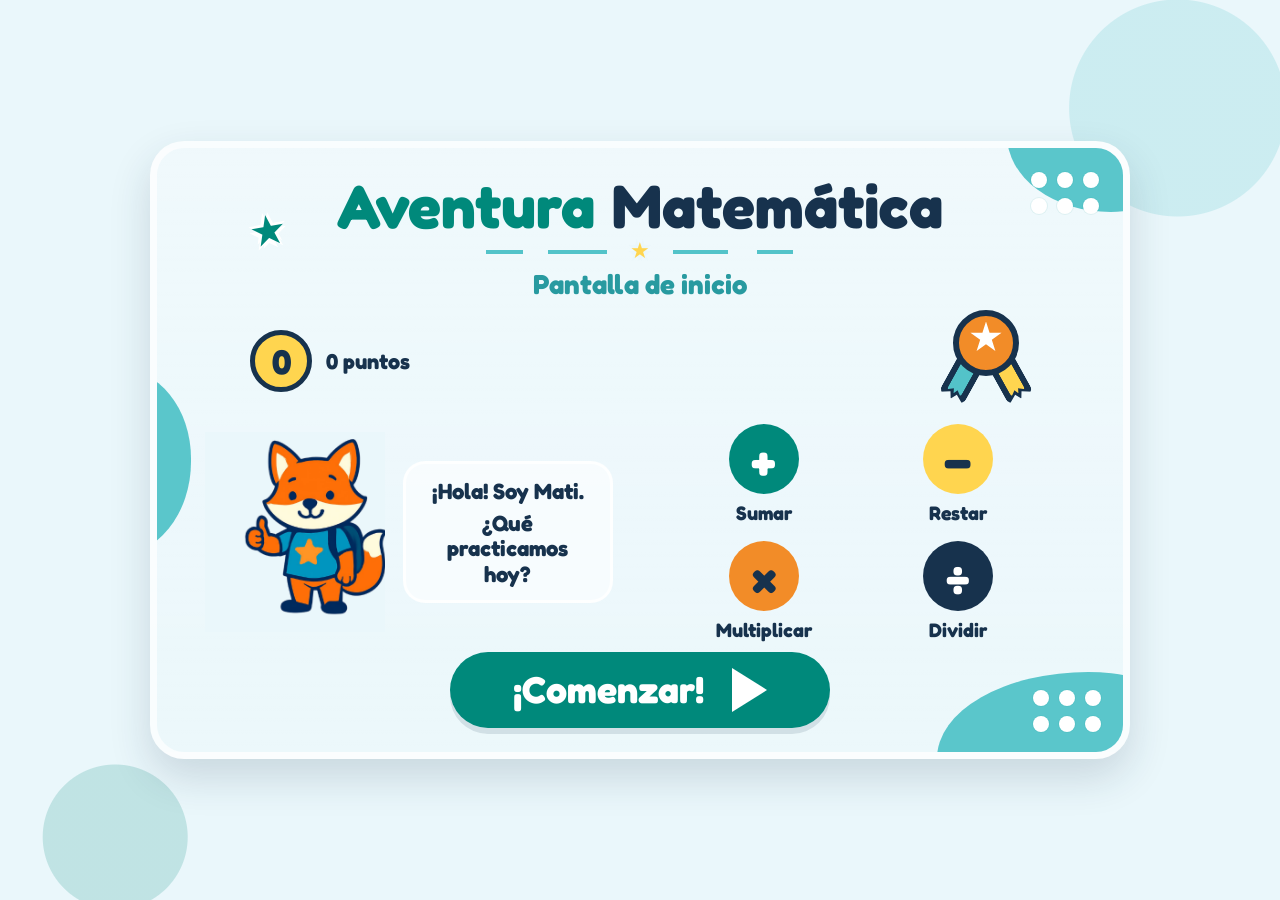
==== index.html @ ea67f575 "Crear pantalla de inicio responsive" ====
<!doctype html>
<html lang="es">
  <head>
    <meta charset="UTF-8" />
    <meta name="viewport" content="width=device-width, initial-scale=1.0" />

    <title>Aventura Matemática</title>

    <link rel="preconnect" href="https://fonts.googleapis.com" />
    <link rel="preconnect" href="https://fonts.gstatic.com" crossorigin />
    <link
      href="https://fonts.googleapis.com/css2?family=Fredoka:wght@600;700&family=Nunito:wght@400;700;800&display=swap"
      rel="stylesheet"
    />
    <link rel="icon" href="data:," />
    <link rel="stylesheet" href="css/styles.css" />
  </head>

  <body>
    <main class="home-shell" aria-labelledby="main-title">
      <section class="home-card" aria-label="Pantalla de inicio">
        <div class="corner-shape corner-shape-top" aria-hidden="true"></div>
        <div class="corner-shape corner-shape-left" aria-hidden="true"></div>
        <div class="corner-shape corner-shape-bottom" aria-hidden="true"></div>
        <div class="dot-cluster dot-cluster-top" aria-hidden="true">
          <span></span><span></span><span></span><span></span><span></span><span></span>
        </div>
        <div class="dot-cluster dot-cluster-bottom" aria-hidden="true">
          <span></span><span></span><span></span><span></span><span></span><span></span>
        </div>

        <header class="hero">
          <span class="star star-main" aria-hidden="true">★</span>
          <h1 id="main-title" class="brand-title">
            <span>Aventura</span>
            <span>Matemática</span>
          </h1>
          <div class="dashed-path" aria-hidden="true">
            <span>★</span>
          </div>
          <p class="screen-label">Pantalla de inicio</p>
        </header>

        <section class="status-row" aria-label="Puntos y recompensa">
          <div class="score-card">
            <span class="score-coin" aria-hidden="true">0</span>
            <p><span id="score-value">0</span> puntos</p>
          </div>

          <div class="reward-badge" aria-label="Insignia de recompensa">
            <span class="badge-ribbon badge-ribbon-left" aria-hidden="true"></span>
            <span class="badge-ribbon badge-ribbon-right" aria-hidden="true"></span>
            <span class="badge-medal" aria-hidden="true">★</span>
          </div>
        </section>

        <section class="mati-zone" aria-label="Saludo de Mati">
          <div class="mati-frame">
            <img
              class="mati-image"
              src="assets/images/mati.png"
              alt="Mati, el explorador matemático"
            />
          </div>
          <div class="speech-bubble">
            <p>¡Hola! Soy Mati.</p>
            <p>¿Qué practicamos hoy?</p>
          </div>
        </section>

        <section class="operations-preview" aria-label="Operaciones matemáticas">
          <ul class="operations-list">
            <li class="operation-item operation-add">
              <span class="operation-symbol" aria-hidden="true">+</span>
              <span>Sumar</span>
            </li>
            <li class="operation-item operation-subtract">
              <span class="operation-symbol" aria-hidden="true">−</span>
              <span>Restar</span>
            </li>
            <li class="operation-item operation-multiply">
              <span class="operation-symbol" aria-hidden="true">×</span>
              <span>Multiplicar</span>
            </li>
            <li class="operation-item operation-divide">
              <span class="operation-symbol" aria-hidden="true">÷</span>
              <span>Dividir</span>
            </li>
          </ul>
        </section>

        <a class="start-button" href="pages/menu.html">
          <span>¡Comenzar!</span>
          <span class="play-icon" aria-hidden="true"></span>
        </a>
      </section>
    </main>
  </body>
</html>
---- css/styles.css ----
:root {
  --turquoise: #00897b;
  --light-blue: #eaf7fb;
  --yellow: #ffd54f;
  --orange: #f28c28;
  --dark-blue: #17324d;
  --white: #ffffff;
  --turquoise-soft: #53c3c9;
  --shadow: 0 18px 42px rgb(23 50 77 / 16%);
}

*,
*::before,
*::after {
  box-sizing: border-box;
}

html {
  min-width: 0;
  overflow-x: hidden;
}

body {
  min-width: 0;
  min-height: 100vh;
  margin: 0;
  overflow-x: hidden;
  color: var(--dark-blue);
  font-family: "Nunito", "Trebuchet MS", Arial, sans-serif;
  background:
    radial-gradient(circle at 9% 93%, rgb(0 137 123 / 18%) 0 72px, transparent 73px),
    radial-gradient(circle at 92% 12%, rgb(83 195 201 / 20%) 0 108px, transparent 109px),
    var(--light-blue);
}

img {
  display: block;
  max-width: 100%;
}

a {
  color: inherit;
}

.home-shell {
  width: 100%;
  min-height: 100vh;
  display: grid;
  place-items: center;
  padding: 24px;
}

.home-card {
  position: relative;
  width: min(100%, 520px);
  min-height: min(100%, 720px);
  padding: 36px clamp(18px, 5vw, 42px) 32px;
  overflow: hidden;
  isolation: isolate;
  text-align: center;
  background:
    linear-gradient(180deg, rgb(255 255 255 / 28%), rgb(255 255 255 / 8%)),
    var(--light-blue);
  border: 7px solid rgb(255 255 255 / 72%);
  border-radius: 34px;
  box-shadow: var(--shadow);
}

.home-card > *:not(.corner-shape, .dot-cluster) {
  position: relative;
  z-index: 1;
}

.corner-shape {
  position: absolute;
  z-index: 0;
  background: var(--turquoise-soft);
  opacity: 0.95;
  pointer-events: none;
}

.corner-shape-top {
  width: 192px;
  height: 142px;
  top: -78px;
  right: -76px;
  border-radius: 45% 0 46% 54%;
}

.corner-shape-left {
  width: 152px;
  height: 188px;
  top: 220px;
  left: -118px;
  border-radius: 52% 48% 50% 45%;
}

.corner-shape-bottom {
  width: 270px;
  height: 154px;
  right: -84px;
  bottom: -74px;
  border-radius: 56% 44% 0 0;
}

.dot-cluster {
  position: absolute;
  display: grid;
  grid-template-columns: repeat(3, 16px);
  gap: 10px;
  z-index: 0;
  pointer-events: none;
}

.dot-cluster span {
  width: 16px;
  height: 16px;
  background: var(--white);
  border-radius: 999px;
  box-shadow: 0 0 0 1px rgb(0 137 123 / 8%);
}

.dot-cluster-top {
  top: 24px;
  right: 24px;
}

.dot-cluster-bottom {
  right: 22px;
  bottom: 20px;
}

.hero {
  display: grid;
  justify-items: center;
}

.star {
  color: var(--yellow);
  font-family: "Fredoka", "Trebuchet MS", Arial, sans-serif;
  text-shadow:
    -3px -3px 0 var(--white),
    3px -3px 0 var(--white),
    -3px 3px 0 var(--white),
    3px 3px 0 var(--white);
}

.star-main {
  position: absolute;
  top: 28px;
  left: 28px;
  color: var(--turquoise);
  font-size: clamp(2rem, 9vw, 3.7rem);
  transform: rotate(-10deg);
  animation: float-star 3.8s ease-in-out infinite;
}

.brand-title {
  display: grid;
  gap: 4px;
  margin: 40px 0 0;
  color: var(--dark-blue);
  font-family: "Fredoka", "Trebuchet MS", Arial, sans-serif;
  font-size: clamp(2.85rem, 10vw, 4rem);
  font-weight: 700;
  line-height: 0.85;
  letter-spacing: 0;
}

.brand-title span:first-child {
  color: var(--turquoise);
}

.dashed-path {
  width: min(76%, 350px);
  height: 34px;
  display: grid;
  place-items: center;
  margin: 18px auto 4px;
  color: var(--yellow);
  font-size: 1.95rem;
  background-image: linear-gradient(
    90deg,
    transparent 0 8%,
    var(--turquoise-soft) 8% 18%,
    transparent 18% 25%,
    var(--turquoise-soft) 25% 41%,
    transparent 41% 59%,
    var(--turquoise-soft) 59% 74%,
    transparent 74% 82%,
    var(--turquoise-soft) 82% 92%,
    transparent 92%
  );
  background-position: center;
  background-repeat: no-repeat;
  background-size: 100% 4px;
  border-radius: 999px;
}

.dashed-path span {
  line-height: 1;
  text-shadow:
    -3px -3px 0 var(--light-blue),
    3px -3px 0 var(--light-blue),
    -3px 3px 0 var(--light-blue),
    3px 3px 0 var(--light-blue);
}

.screen-label {
  margin: 0;
  color: #289aa0;
  font-family: "Fredoka", "Trebuchet MS", Arial, sans-serif;
  font-size: clamp(1.7rem, 7vw, 2.35rem);
  font-weight: 700;
}

.status-row {
  display: flex;
  align-items: center;
  justify-content: space-between;
  gap: 18px;
  margin: 22px auto 24px;
}

.score-card {
  display: inline-flex;
  align-items: center;
  gap: 14px;
  min-width: 0;
}

.score-coin {
  width: clamp(62px, 17vw, 76px);
  aspect-ratio: 1;
  display: grid;
  place-items: center;
  flex: 0 0 auto;
  color: var(--dark-blue);
  font-family: "Fredoka", "Trebuchet MS", Arial, sans-serif;
  font-size: clamp(2.1rem, 8vw, 3rem);
  font-weight: 700;
  background: var(--yellow);
  border: 5px solid var(--dark-blue);
  border-radius: 50%;
}

.score-card p {
  margin: 0;
  font-family: "Fredoka", "Trebuchet MS", Arial, sans-serif;
  font-size: clamp(1.35rem, 5vw, 1.7rem);
  font-weight: 700;
}

.reward-badge {
  position: relative;
  width: clamp(86px, 20vw, 106px);
  height: clamp(96px, 23vw, 124px);
  flex: 0 0 auto;
}

.badge-medal {
  position: absolute;
  top: 0;
  left: 50%;
  width: 74%;
  height: auto;
  aspect-ratio: 1 / 1;
  display: grid;
  place-items: center;
  color: transparent;
  font-size: 0;
  background: var(--orange);
  border: 6px solid var(--dark-blue);
  border-radius: 50%;
  transform: translateX(-50%);
  z-index: 3;
}

.badge-medal::before {
  content: "";
  width: 60%;
  aspect-ratio: 1;
  background: var(--white);
  clip-path: polygon(
    50% 0,
    61% 35%,
    98% 35%,
    68% 56%,
    79% 91%,
    50% 70%,
    21% 91%,
    32% 56%,
    2% 35%,
    39% 35%
  );
}

.badge-ribbon {
  position: absolute;
  top: 50%;
  width: 31%;
  height: 47%;
  background: var(--dark-blue);
  border: 0;
  border-radius: 7px;
  clip-path: polygon(0 0, 100% 0, 100% 100%, 63% 86%, 50% 100%, 37% 86%, 0 100%);
  z-index: 1;
}

.badge-ribbon::after {
  content: "";
  position: absolute;
  inset: 6px;
  border-radius: 4px;
  clip-path: inherit;
}

.badge-ribbon-left {
  left: 17%;
  transform: rotate(29deg);
  transform-origin: top center;
}

.badge-ribbon-left::after {
  background: var(--turquoise-soft);
}

.badge-ribbon-right {
  right: 17%;
  transform: rotate(-29deg);
  transform-origin: top center;
}

.badge-ribbon-right::after {
  background: var(--yellow);
}

.mati-zone {
  display: grid;
  grid-template-columns: minmax(150px, 43%) 1fr;
  align-items: center;
  gap: clamp(12px, 4vw, 24px);
  margin: 2px auto 26px;
}

.mati-frame {
  width: min(100%, 190px);
  height: 210px;
  justify-self: end;
  position: relative;
  overflow: hidden;
}

.mati-image {
  position: absolute;
  top: 50%;
  left: 50%;
  width: 760px;
  max-width: none;
  object-fit: contain;
  filter: drop-shadow(0 9px 0 rgb(23 50 77 / 4%));
  transform: translate(-50%, -50%);
  animation: mati-arrives 520ms ease-out both;
}

.speech-bubble {
  justify-self: start;
  width: 100%;
  min-width: 0;
  max-width: 250px;
  padding: 16px 18px;
  text-align: center;
  background: rgb(255 255 255 / 58%);
  border: 3px solid rgb(255 255 255 / 80%);
  border-radius: 26px;
}

.speech-bubble p {
  margin: 0;
  font-family: "Fredoka", "Trebuchet MS", Arial, sans-serif;
  font-size: clamp(1.35rem, 5.4vw, 1.9rem);
  font-weight: 700;
  line-height: 1.15;
  overflow-wrap: anywhere;
}

.speech-bubble p + p {
  margin-top: 6px;
}

.operations-preview {
  margin-top: 2px;
}

.operations-list {
  width: min(100%, 330px);
  display: grid;
  grid-template-columns: repeat(2, minmax(112px, 1fr));
  gap: 22px clamp(24px, 9vw, 54px);
  margin: 0 auto;
  padding: 0;
  list-style: none;
}

.operation-item {
  display: grid;
  justify-items: center;
  gap: 10px;
  color: var(--dark-blue);
  font-family: "Fredoka", "Trebuchet MS", Arial, sans-serif;
  font-size: clamp(1.35rem, 5.5vw, 1.8rem);
  font-weight: 700;
}

.operation-symbol {
  width: clamp(74px, 22vw, 92px);
  aspect-ratio: 1;
  display: grid;
  place-items: center;
  color: var(--white);
  font-size: clamp(3rem, 13vw, 4.2rem);
  line-height: 1;
  border-radius: 50%;
  transition: transform 180ms ease;
}

.operation-item:hover .operation-symbol {
  transform: scale(1.06);
}

.operation-add .operation-symbol {
  background: var(--turquoise);
}

.operation-subtract .operation-symbol {
  color: var(--dark-blue);
  background: var(--yellow);
}

.operation-multiply .operation-symbol {
  color: var(--dark-blue);
  background: var(--orange);
}

.operation-divide .operation-symbol {
  background: var(--dark-blue);
}

.start-button {
  width: min(100%, 440px);
  min-height: 78px;
  display: inline-flex;
  align-items: center;
  justify-content: center;
  gap: clamp(14px, 5vw, 28px);
  margin-top: 34px;
  padding: 16px clamp(24px, 8vw, 44px);
  color: var(--white);
  font-family: "Fredoka", "Trebuchet MS", Arial, sans-serif;
  font-size: clamp(2.1rem, 9vw, 3.5rem);
  font-weight: 700;
  line-height: 1;
  text-decoration: none;
  background: var(--turquoise);
  border-radius: 999px;
  box-shadow: 0 8px 0 rgb(23 50 77 / 12%);
  transition:
    background-color 180ms ease,
    box-shadow 180ms ease,
    transform 180ms ease;
}

.play-icon {
  width: 0;
  height: 0;
  flex: 0 0 auto;
  border-top: clamp(20px, 6vw, 34px) solid transparent;
  border-bottom: clamp(20px, 6vw, 34px) solid transparent;
  border-left: clamp(32px, 9vw, 54px) solid var(--white);
}

.start-button:hover {
  background: #007c70;
  box-shadow: 0 11px 0 rgb(23 50 77 / 14%);
  transform: translateY(-4px);
}

.start-button:active {
  box-shadow: 0 3px 0 rgb(23 50 77 / 16%);
  transform: translateY(3px) scale(0.99);
}

.start-button:focus-visible {
  outline: 5px solid var(--yellow);
  outline-offset: 5px;
}

@keyframes float-star {
  0%,
  100% {
    transform: translateY(0) rotate(-10deg);
  }

  50% {
    transform: translateY(-8px) rotate(-4deg);
  }
}

@keyframes mati-arrives {
  from {
    opacity: 0;
    transform: translate(-50%, calc(-50% + 16px)) scale(0.96);
  }

  to {
    opacity: 1;
    transform: translate(-50%, -50%) scale(1);
  }
}

@media (max-width: 480px) {
  .home-shell {
    padding: 0;
    place-items: start center;
  }

  .home-card {
    width: 100%;
    min-height: 100svh;
    padding: 24px 18px 28px;
    border: 0;
    border-radius: 0;
    box-shadow: none;
  }

  .brand-title {
    margin-top: 64px;
    font-size: clamp(2.3rem, 11.2vw, 2.75rem);
  }

  .corner-shape-top {
    top: -58px;
    right: -84px;
  }

  .corner-shape-left {
    top: 214px;
    left: -126px;
  }

  .corner-shape-bottom {
    right: -104px;
    bottom: -82px;
  }

  .status-row {
    margin-top: 18px;
    padding: 0;
  }

  .reward-badge {
    width: 76px;
    height: 88px;
  }

  .badge-medal {
    width: 56px;
    border-width: 5px;
  }

  .badge-ribbon {
    top: 42px;
    width: 24px;
    height: 42px;
  }

  .badge-ribbon-left {
    left: 14px;
  }

  .badge-ribbon-right {
    right: 14px;
  }

  .mati-zone {
    grid-template-columns: 46% 1fr;
    margin-bottom: 22px;
  }

  .mati-frame {
    height: 174px;
  }

  .mati-image {
    width: 650px;
  }

  .speech-bubble {
    padding: 12px 10px;
    border-radius: 22px;
  }

  .operations-list {
    gap: 18px 24px;
  }

  .start-button {
    min-height: 72px;
    margin-top: 28px;
  }
}

@media (max-width: 360px) {
  .home-card {
    padding-inline: 12px;
  }

  .brand-title {
    font-size: 2.2rem;
  }

  .screen-label {
    font-size: 1.45rem;
  }

  .score-card {
    gap: 8px;
  }

  .score-coin {
    width: 56px;
    border-width: 4px;
    font-size: 1.95rem;
  }

  .score-card p {
    font-size: 1.05rem;
  }

  .reward-badge {
    width: 70px;
    height: 82px;
  }

  .badge-medal {
    width: 50px;
    border-width: 4px;
  }

  .badge-ribbon {
    top: 39px;
    width: 22px;
    height: 38px;
  }

  .badge-ribbon-left {
    left: 13px;
  }

  .badge-ribbon-right {
    right: 13px;
  }

  .operations-list {
    grid-template-columns: repeat(2, minmax(104px, 1fr));
  }
}

@media (min-width: 900px) {
  .home-shell {
    padding: 16px;
  }

  .home-card {
    width: min(100%, 980px);
    min-height: 0;
    display: grid;
    grid-template-columns: 1fr 1.05fr;
    grid-template-rows: auto auto 1fr auto;
    grid-template-areas:
      "hero hero"
      "status status"
      "mati operations"
      "button button";
    column-gap: 34px;
    row-gap: 10px;
    align-items: center;
    padding: 22px 48px 24px;
    border-width: 7px;
    border-radius: 34px;
  }

  .star-main {
    top: 34px;
    left: 44px;
    font-size: 2.6rem;
  }

  .hero {
    grid-area: hero;
  }

  .brand-title {
    display: flex;
    flex-wrap: wrap;
    justify-content: center;
    gap: 0.28em;
    margin-top: 8px;
    font-size: clamp(3rem, 4.8vw, 4.25rem);
    line-height: 0.9;
  }

  .dashed-path {
    width: min(42%, 410px);
    height: 22px;
    margin-top: 8px;
    font-size: 1.35rem;
    background-size: 100% 4px;
  }

  .screen-label {
    font-size: 1.72rem;
  }

  .status-row {
    grid-area: status;
    width: min(100%, 780px);
    justify-self: center;
    margin: 0;
  }

  .score-coin {
    width: 62px;
    border-width: 5px;
    font-size: 2.15rem;
  }

  .score-card p {
    font-size: 1.35rem;
  }

  .reward-badge {
    width: 88px;
    height: 102px;
  }

  .badge-medal {
    width: 66px;
    border-width: 6px;
  }

  .badge-ribbon {
    top: 50px;
    width: 28px;
    height: 44px;
  }

  .badge-ribbon-left {
    left: 16px;
  }

  .badge-ribbon-right {
    right: 16px;
  }

  .mati-zone {
    grid-area: mati;
    grid-template-columns: 180px 1fr;
    gap: 18px;
    align-self: center;
    margin: 0;
  }

  .mati-frame {
    width: 180px;
    height: 200px;
  }

  .mati-image {
    width: 730px;
  }

  .speech-bubble {
    max-width: 220px;
    padding: 14px 16px;
    border-radius: 22px;
  }

  .speech-bubble p {
    font-size: 1.38rem;
  }

  .operations-preview {
    grid-area: operations;
    align-self: center;
  }

  .operations-list {
    width: min(100%, 360px);
    grid-template-columns: repeat(2, minmax(150px, 1fr));
    gap: 16px 28px;
  }

  .operation-symbol {
    width: 70px;
    font-size: 3.15rem;
  }

  .operation-item {
    gap: 7px;
    font-size: 1.22rem;
  }

  .start-button {
    grid-area: button;
    width: min(100%, 380px);
    min-height: 60px;
    justify-self: center;
    margin-top: 0;
    font-size: 2.35rem;
    box-shadow: 0 6px 0 rgb(23 50 77 / 12%);
  }

  .play-icon {
    border-top-width: 22px;
    border-bottom-width: 22px;
    border-left-width: 35px;
  }
}

@media (prefers-reduced-motion: reduce) {
  *,
  *::before,
  *::after {
    scroll-behavior: auto !important;
    transition-duration: 0.01ms !important;
    animation-duration: 0.01ms !important;
    animation-iteration-count: 1 !important;
  }
}
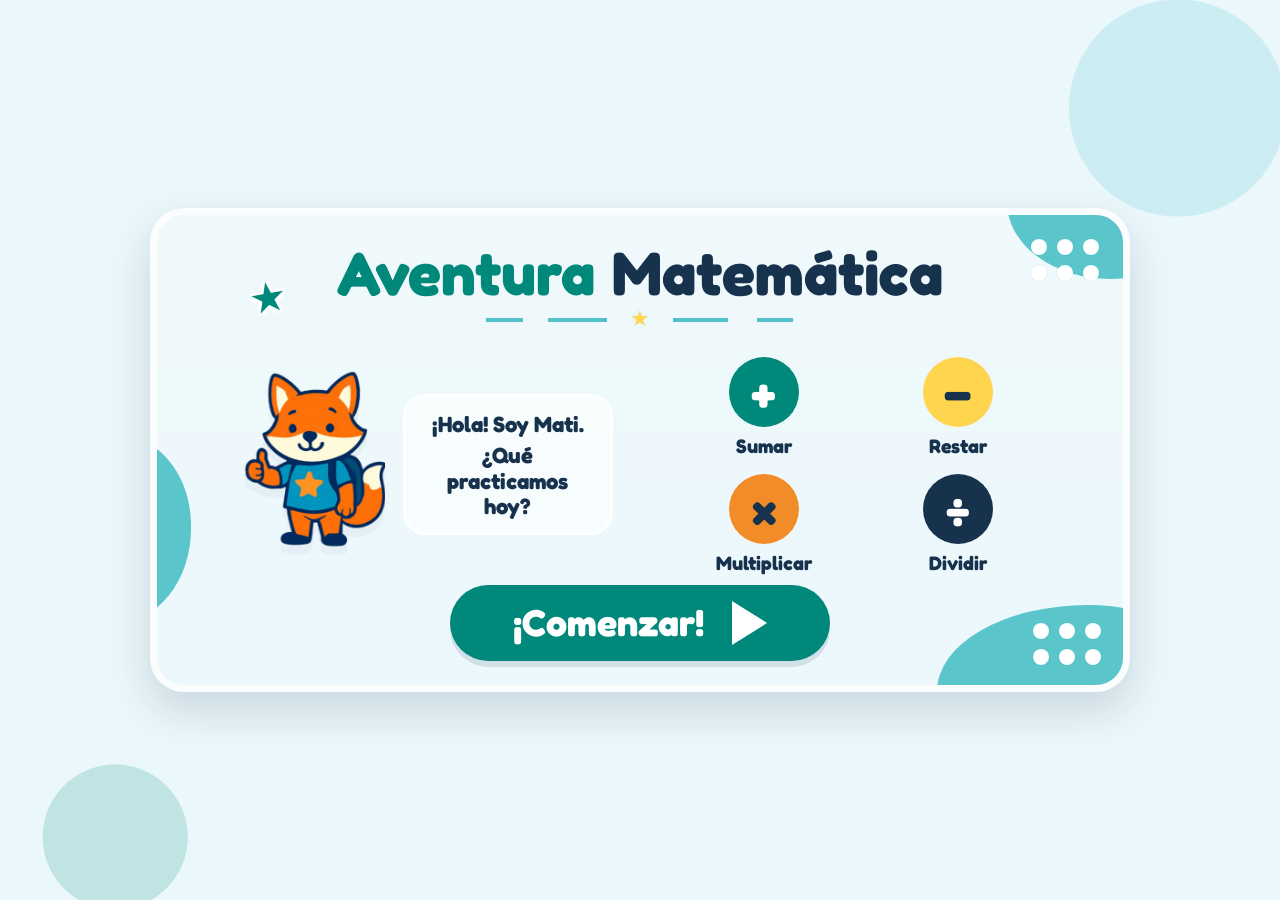
==== commit 8f3bfb78: "Integrar actividad OA1 con inicio y menu" ====
--- a/index.html
+++ b/index.html
@@ -18,7 +18,7 @@
 
   <body>
     <main class="home-shell" aria-labelledby="main-title">
-      <section class="home-card" aria-label="Pantalla de inicio">
+      <section class="home-card" aria-label="Inicio">
         <div class="corner-shape corner-shape-top" aria-hidden="true"></div>
         <div class="corner-shape corner-shape-left" aria-hidden="true"></div>
         <div class="corner-shape corner-shape-bottom" aria-hidden="true"></div>
@@ -38,21 +38,7 @@
           <div class="dashed-path" aria-hidden="true">
             <span>★</span>
           </div>
-          <p class="screen-label">Pantalla de inicio</p>
         </header>
-
-        <section class="status-row" aria-label="Puntos y recompensa">
-          <div class="score-card">
-            <span class="score-coin" aria-hidden="true">0</span>
-            <p><span id="score-value">0</span> puntos</p>
-          </div>
-
-          <div class="reward-badge" aria-label="Insignia de recompensa">
-            <span class="badge-ribbon badge-ribbon-left" aria-hidden="true"></span>
-            <span class="badge-ribbon badge-ribbon-right" aria-hidden="true"></span>
-            <span class="badge-medal" aria-hidden="true">★</span>
-          </div>
-        </section>
 
         <section class="mati-zone" aria-label="Saludo de Mati">
           <div class="mati-frame">
--- a/css/styles.css
+++ b/css/styles.css
@@ -40,6 +40,17 @@
 
 a {
   color: inherit;
+}
+
+.visually-hidden {
+  position: absolute;
+  width: 1px;
+  height: 1px;
+  padding: 0;
+  overflow: hidden;
+  white-space: nowrap;
+  border: 0;
+  clip-path: inset(50%);
 }
 
 .home-shell {
@@ -838,3 +849,1542 @@
     animation-iteration-count: 1 !important;
   }
 }
+
+.menu-shell {
+  width: 100%;
+  min-height: 100vh;
+  display: grid;
+  place-items: center;
+  padding: clamp(16px, 3vw, 32px);
+}
+
+.menu-panel {
+  position: relative;
+  width: min(100%, 1080px);
+  overflow: hidden;
+  isolation: isolate;
+  padding: clamp(20px, 4vw, 42px);
+  color: var(--dark-blue);
+  background:
+    linear-gradient(180deg, rgb(255 255 255 / 34%), rgb(255 255 255 / 12%)),
+    var(--light-blue);
+  border: 7px solid rgb(255 255 255 / 72%);
+  border-radius: 34px;
+  box-shadow: var(--shadow);
+}
+
+.menu-panel > *:not(.corner-shape, .dot-cluster, .menu-exit-modal) {
+  position: relative;
+  z-index: 1;
+}
+
+.menu-header {
+  display: grid;
+  gap: 12px;
+  text-align: center;
+}
+
+.menu-brand-row {
+  display: flex;
+  align-items: center;
+  justify-content: space-between;
+  gap: 16px;
+}
+
+.menu-brand {
+  margin: 0;
+  color: var(--turquoise);
+  font-family: "Fredoka", "Trebuchet MS", Arial, sans-serif;
+  font-size: clamp(1.05rem, 2.5vw, 1.35rem);
+  font-weight: 700;
+}
+
+.menu-top-actions {
+  position: absolute;
+  top: clamp(18px, 3vw, 28px);
+  right: clamp(18px, 3vw, 34px);
+  z-index: 3;
+  display: flex;
+  flex-wrap: wrap;
+  justify-content: flex-end;
+  gap: 10px;
+}
+
+.back-home-button,
+.menu-exit-button {
+  display: inline-flex;
+  align-items: center;
+  justify-content: center;
+  gap: 8px;
+  min-height: 48px;
+  padding: 11px 20px;
+  color: var(--dark-blue);
+  font-family: "Fredoka", "Trebuchet MS", Arial, sans-serif;
+  font-size: 1.12rem;
+  font-weight: 700;
+  text-decoration: none;
+  background: var(--yellow);
+  border: 4px solid var(--white);
+  border-radius: 999px;
+  box-shadow:
+    0 6px 0 rgb(23 50 77 / 16%),
+    0 0 0 2px rgb(23 50 77 / 8%);
+  transition:
+    transform 180ms ease,
+    box-shadow 180ms ease,
+    border-color 180ms ease;
+}
+
+.menu-exit-button {
+  justify-self: center;
+  margin-top: 2px;
+  background: var(--white);
+  cursor: pointer;
+}
+
+.back-home-button:hover,
+.menu-exit-button:hover {
+  transform: translateY(-3px);
+  box-shadow: 0 8px 0 rgb(23 50 77 / 14%);
+}
+
+.back-home-button:active,
+.menu-exit-button:active {
+  transform: translateY(2px);
+  box-shadow: 0 2px 0 rgb(23 50 77 / 14%);
+}
+
+.back-home-button:focus-visible,
+.menu-exit-button:focus-visible,
+.module-card:focus-visible,
+.challenge-card:focus-visible {
+  outline: 5px solid var(--yellow);
+  outline-offset: 5px;
+}
+
+.menu-header h1 {
+  margin: 0;
+  color: var(--dark-blue);
+  font-family: "Fredoka", "Trebuchet MS", Arial, sans-serif;
+  font-size: clamp(2.65rem, 7vw, 4.7rem);
+  font-weight: 700;
+  line-height: 0.95;
+  overflow-wrap: anywhere;
+}
+
+.menu-instruction {
+  margin: 0;
+  color: #289aa0;
+  font-family: "Fredoka", "Trebuchet MS", Arial, sans-serif;
+  font-size: clamp(1.35rem, 3.2vw, 2rem);
+  font-weight: 700;
+  overflow-wrap: anywhere;
+}
+
+.menu-score {
+  display: inline-flex;
+  align-items: center;
+  justify-content: center;
+  justify-self: center;
+  margin-top: 4px;
+  padding: 9px 22px;
+  background: rgb(255 255 255 / 68%);
+  border: 3px solid rgb(255 255 255 / 88%);
+  border-radius: 999px;
+}
+
+.menu-score p {
+  margin: 0;
+  font-family: "Fredoka", "Trebuchet MS", Arial, sans-serif;
+  font-size: clamp(1.2rem, 3vw, 1.55rem);
+  font-weight: 700;
+}
+
+.menu-mati-card {
+  display: grid;
+  grid-template-columns: minmax(132px, 210px) minmax(0, 1fr);
+  align-items: center;
+  gap: clamp(16px, 4vw, 28px);
+  width: min(100%, 560px);
+  margin: 26px auto;
+}
+
+.menu-panel > .menu-exit-modal {
+  position: fixed;
+  inset: 0;
+  z-index: 20;
+  display: grid;
+  place-items: center;
+  padding: 18px;
+  background: rgb(23 50 77 / 42%);
+  backdrop-filter: blur(3px);
+}
+
+.menu-exit-modal[hidden] {
+  display: none;
+}
+
+.menu-exit-dialog {
+  width: min(100%, 360px);
+  padding: 22px;
+  text-align: center;
+  color: var(--dark-blue);
+  background:
+    linear-gradient(180deg, rgb(255 255 255 / 86%), rgb(255 255 255 / 72%)),
+    var(--light-blue);
+  border: 4px solid var(--white);
+  border-radius: 22px;
+  box-shadow: 0 18px 42px rgb(23 50 77 / 24%);
+}
+
+.menu-exit-dialog h2 {
+  margin: 0;
+  font-family: "Fredoka", "Trebuchet MS", Arial, sans-serif;
+  font-size: clamp(1.45rem, 5vw, 1.85rem);
+  line-height: 1.05;
+}
+
+.menu-exit-dialog p {
+  margin: 10px 0 0;
+  font-size: 1rem;
+  font-weight: 800;
+  line-height: 1.35;
+}
+
+.menu-exit-actions {
+  display: grid;
+  grid-template-columns: repeat(2, minmax(0, 1fr));
+  gap: 12px;
+  margin-top: 18px;
+}
+
+.menu-exit-confirm,
+.menu-exit-cancel {
+  min-height: 46px;
+  width: 100%;
+  display: inline-flex;
+  align-items: center;
+  justify-content: center;
+  padding: 10px 14px;
+  font-family: "Fredoka", "Trebuchet MS", Arial, sans-serif;
+  font-size: 1rem;
+  font-weight: 700;
+  text-align: center;
+  text-decoration: none;
+  border: 3px solid var(--white);
+  border-radius: 999px;
+  cursor: pointer;
+  box-shadow: 0 5px 0 rgb(23 50 77 / 12%);
+  transition:
+    transform 180ms ease,
+    box-shadow 180ms ease;
+}
+
+.menu-exit-confirm {
+  color: var(--white);
+  background: var(--turquoise);
+}
+
+.menu-exit-cancel {
+  color: var(--dark-blue);
+  background: var(--yellow);
+}
+
+.menu-exit-confirm:hover,
+.menu-exit-cancel:hover {
+  transform: translateY(-2px);
+  box-shadow: 0 7px 0 rgb(23 50 77 / 12%);
+}
+
+.menu-exit-confirm:active,
+.menu-exit-cancel:active {
+  transform: translateY(2px);
+  box-shadow: 0 2px 0 rgb(23 50 77 / 12%);
+}
+
+.menu-exit-confirm:focus-visible,
+.menu-exit-cancel:focus-visible {
+  outline: 5px solid var(--yellow);
+  outline-offset: 4px;
+}
+
+.menu-mati-frame {
+  width: min(100%, 210px);
+  height: 220px;
+}
+
+.menu-mati-frame .mati-image {
+  width: 840px;
+}
+
+.menu-speech {
+  padding: clamp(14px, 3vw, 22px);
+  text-align: center;
+  background: rgb(255 255 255 / 64%);
+  border: 3px solid rgb(255 255 255 / 86%);
+  border-radius: 26px;
+}
+
+.menu-speech p {
+  margin: 0;
+  font-family: "Fredoka", "Trebuchet MS", Arial, sans-serif;
+  font-size: clamp(1.25rem, 3.5vw, 1.75rem);
+  font-weight: 700;
+  line-height: 1.15;
+}
+
+.menu-speech p + p {
+  margin-top: 8px;
+}
+
+.menu-modules h2,
+.future-section h2 {
+  margin: 0 0 14px;
+  color: var(--dark-blue);
+  font-family: "Fredoka", "Trebuchet MS", Arial, sans-serif;
+  font-size: clamp(1.65rem, 4vw, 2rem);
+  text-align: center;
+}
+
+.module-grid {
+  display: grid;
+  grid-template-columns: repeat(2, minmax(0, 1fr));
+  gap: 18px;
+}
+
+.module-card {
+  min-height: 154px;
+  display: grid;
+  grid-template-columns: auto minmax(0, 1fr);
+  align-items: center;
+  gap: 16px;
+  padding: 18px;
+  color: var(--dark-blue);
+  text-align: left;
+  text-decoration: none;
+  background: rgb(255 255 255 / 70%);
+  border: 4px solid rgb(255 255 255 / 82%);
+  border-radius: 22px;
+  box-shadow: 0 8px 0 rgb(23 50 77 / 9%);
+  transition:
+    transform 180ms ease,
+    box-shadow 180ms ease,
+    border-color 180ms ease;
+}
+
+.module-card:hover {
+  transform: translateY(-4px);
+  box-shadow: 0 12px 0 rgb(23 50 77 / 10%);
+}
+
+.module-card:active {
+  transform: translateY(3px);
+  box-shadow: 0 3px 0 rgb(23 50 77 / 10%);
+}
+
+.module-symbol {
+  width: clamp(68px, 15vw, 88px);
+  aspect-ratio: 1;
+  display: grid;
+  place-items: center;
+  flex: 0 0 auto;
+  color: var(--white);
+  font-family: "Fredoka", "Trebuchet MS", Arial, sans-serif;
+  font-size: clamp(3rem, 7vw, 4.2rem);
+  font-weight: 700;
+  line-height: 1;
+  border-radius: 50%;
+}
+
+.module-copy {
+  display: grid;
+  gap: 6px;
+}
+
+.module-copy strong {
+  font-family: "Fredoka", "Trebuchet MS", Arial, sans-serif;
+  font-size: clamp(1.45rem, 3.4vw, 2rem);
+  overflow-wrap: anywhere;
+}
+
+.module-copy span {
+  font-size: clamp(0.98rem, 2.2vw, 1.13rem);
+  font-weight: 700;
+  line-height: 1.3;
+  overflow-wrap: anywhere;
+}
+
+.module-add {
+  border-color: rgb(0 137 123 / 35%);
+}
+
+.module-add .module-symbol {
+  background: var(--turquoise);
+}
+
+.module-subtract {
+  border-color: rgb(255 213 79 / 70%);
+}
+
+.module-subtract .module-symbol {
+  color: var(--dark-blue);
+  background: var(--yellow);
+}
+
+.module-multiply {
+  border-color: rgb(242 140 40 / 55%);
+}
+
+.module-multiply .module-symbol {
+  color: var(--dark-blue);
+  background: var(--orange);
+}
+
+.module-divide {
+  border-color: rgb(23 50 77 / 36%);
+}
+
+.module-divide .module-symbol {
+  background: var(--dark-blue);
+}
+
+.challenge-section {
+  margin-top: 20px;
+}
+
+.challenge-card {
+  display: grid;
+  gap: 12px;
+  padding: clamp(18px, 4vw, 26px);
+  color: var(--dark-blue);
+  text-decoration: none;
+  background:
+    linear-gradient(135deg, rgb(0 137 123 / 18%), rgb(255 213 79 / 35%)),
+    var(--white);
+  border: 4px solid rgb(0 137 123 / 32%);
+  border-radius: 24px;
+  box-shadow: 0 8px 0 rgb(23 50 77 / 10%);
+  transition:
+    transform 180ms ease,
+    box-shadow 180ms ease;
+}
+
+.challenge-card:hover {
+  transform: translateY(-4px);
+  box-shadow: 0 12px 0 rgb(23 50 77 / 12%);
+}
+
+.challenge-card:active {
+  transform: translateY(3px);
+  box-shadow: 0 3px 0 rgb(23 50 77 / 12%);
+}
+
+.challenge-label {
+  width: max-content;
+  padding: 7px 14px;
+  color: var(--white);
+  font-family: "Fredoka", "Trebuchet MS", Arial, sans-serif;
+  font-size: 1rem;
+  font-weight: 700;
+  background: var(--orange);
+  border-radius: 999px;
+}
+
+.challenge-content {
+  display: grid;
+  grid-template-columns: minmax(0, 1fr) auto;
+  align-items: center;
+  gap: 18px;
+}
+
+.challenge-content strong {
+  display: block;
+  margin-bottom: 6px;
+  font-family: "Fredoka", "Trebuchet MS", Arial, sans-serif;
+  font-size: clamp(1.65rem, 4vw, 2.3rem);
+}
+
+.challenge-content span span {
+  font-weight: 800;
+  line-height: 1.35;
+}
+
+.challenge-symbols {
+  display: grid;
+  grid-template-columns: repeat(2, 42px);
+  gap: 8px;
+}
+
+.challenge-symbols span {
+  width: 42px;
+  aspect-ratio: 1;
+  display: grid;
+  place-items: center;
+  color: var(--white);
+  font-family: "Fredoka", "Trebuchet MS", Arial, sans-serif;
+  font-size: 1.65rem;
+  font-weight: 700;
+  background: var(--turquoise);
+  border-radius: 50%;
+}
+
+.challenge-symbols span:nth-child(2) {
+  color: var(--dark-blue);
+  background: var(--yellow);
+}
+
+.challenge-symbols span:nth-child(3) {
+  color: var(--dark-blue);
+  background: var(--orange);
+}
+
+.challenge-symbols span:nth-child(4) {
+  background: var(--dark-blue);
+}
+
+.future-section {
+  margin-top: 24px;
+}
+
+.future-grid {
+  display: grid;
+  grid-template-columns: repeat(2, minmax(0, 1fr));
+  gap: 14px;
+}
+
+.future-card {
+  padding: 16px;
+  text-align: center;
+  background: rgb(255 255 255 / 45%);
+  border: 3px dashed rgb(23 50 77 / 24%);
+  border-radius: 18px;
+  opacity: 0.72;
+}
+
+.future-card h3 {
+  margin: 0 0 6px;
+  font-family: "Fredoka", "Trebuchet MS", Arial, sans-serif;
+  font-size: 1.25rem;
+}
+
+.future-card p {
+  margin: 0;
+  color: #4d6277;
+  font-weight: 800;
+}
+
+.future-section .menu-exit-button {
+  margin: 18px auto 0;
+}
+
+@media (min-width: 900px) {
+  .menu-panel {
+    display: grid;
+    grid-template-columns: minmax(280px, 0.8fr) minmax(0, 1.2fr);
+    grid-template-areas:
+      "header header"
+      "mati modules"
+      "challenge challenge"
+      "future future";
+    gap: 22px 34px;
+  }
+
+  .menu-header {
+    grid-area: header;
+  }
+
+  .menu-mati-card {
+    grid-area: mati;
+    align-self: center;
+    grid-template-columns: 1fr;
+    justify-items: center;
+    width: 100%;
+    margin: 0;
+  }
+
+  .menu-speech {
+    max-width: 320px;
+  }
+
+  .menu-modules {
+    grid-area: modules;
+  }
+
+  .module-card {
+    grid-template-columns: 1fr;
+    justify-items: center;
+    min-height: 178px;
+    padding: 16px;
+    text-align: center;
+  }
+
+  .module-copy strong {
+    font-size: 1.62rem;
+  }
+
+  .module-copy span {
+    font-size: 1.02rem;
+  }
+
+  .challenge-section {
+    grid-area: challenge;
+    margin-top: 0;
+  }
+
+  .future-section {
+    grid-area: future;
+    margin-top: 0;
+  }
+}
+
+@media (max-width: 700px) {
+  .menu-shell {
+    padding: 0;
+    place-items: start;
+  }
+
+  .menu-panel {
+    width: min(100%, 390px);
+    min-height: 100svh;
+    padding: 22px 16px 30px;
+    border: 0;
+    border-radius: 0;
+    box-shadow: none;
+  }
+
+  .menu-brand-row {
+    align-items: flex-start;
+  }
+
+  .menu-top-actions {
+    position: static;
+    justify-content: center;
+    width: 100%;
+    margin-top: 10px;
+  }
+
+  .back-home-button,
+  .menu-exit-button {
+    position: static;
+    min-height: 40px;
+    padding: 8px 14px;
+  }
+
+  .menu-mati-card {
+    grid-template-columns: 42% 1fr;
+    margin: 22px auto;
+  }
+
+  .menu-mati-frame {
+    height: 170px;
+  }
+
+  .menu-mati-frame .mati-image {
+    width: 640px;
+  }
+
+  .module-grid {
+    grid-template-columns: 1fr;
+  }
+
+  .module-card {
+    min-height: 130px;
+    padding: 16px;
+  }
+
+  .challenge-content {
+    grid-template-columns: 1fr;
+  }
+
+  .challenge-symbols {
+    grid-template-columns: repeat(4, 40px);
+  }
+}
+
+@media (max-width: 520px) {
+  .menu-header h1 {
+    font-size: clamp(2.1rem, 11vw, 2.75rem);
+  }
+
+  .menu-instruction {
+    font-size: clamp(1.1rem, 6vw, 1.35rem);
+  }
+
+  .module-card {
+    grid-template-columns: 64px minmax(0, 1fr);
+    gap: 12px;
+  }
+
+  .module-symbol {
+    width: 64px;
+    font-size: 2.75rem;
+  }
+
+  .module-copy strong {
+    font-size: 1.32rem;
+  }
+
+  .module-copy span {
+    font-size: 0.95rem;
+  }
+}
+
+@media (max-width: 430px) {
+  .menu-brand-row {
+    flex-direction: column;
+    align-items: center;
+    gap: 10px;
+  }
+
+  .menu-mati-card {
+    grid-template-columns: 1fr;
+    justify-items: center;
+  }
+
+  .menu-speech {
+    width: min(100%, 300px);
+  }
+
+  .module-card {
+    grid-template-columns: 58px minmax(0, 1fr);
+    padding: 14px;
+  }
+
+  .module-symbol {
+    width: 58px;
+    font-size: 2.45rem;
+  }
+
+  .future-grid {
+    grid-template-columns: 1fr;
+  }
+}
+
+@media (prefers-reduced-motion: reduce) {
+  *,
+  *::before,
+  *::after {
+    transition-duration: 0.01ms !important;
+    animation-duration: 0.01ms !important;
+    animation-iteration-count: 1 !important;
+  }
+}
+
+.identify-shell {
+  width: 100%;
+  min-height: 100vh;
+  display: grid;
+  place-items: center;
+  padding: clamp(16px, 3vw, 32px);
+}
+
+.identify-panel {
+  position: relative;
+  width: min(100%, 1060px);
+  overflow: hidden;
+  isolation: isolate;
+  padding: clamp(20px, 4vw, 42px);
+  color: var(--dark-blue);
+  background:
+    linear-gradient(180deg, rgb(255 255 255 / 34%), rgb(255 255 255 / 10%)),
+    var(--light-blue);
+  border: 7px solid rgb(255 255 255 / 72%);
+  border-radius: 34px;
+  box-shadow: var(--shadow);
+}
+
+.identify-panel > *:not(.corner-shape, .dot-cluster, .identify-menu-modal) {
+  position: relative;
+  z-index: 1;
+}
+
+.identify-panel [hidden] {
+  display: none !important;
+}
+
+.identify-header {
+  display: grid;
+  gap: 10px;
+  margin-bottom: clamp(18px, 3vw, 28px);
+  text-align: center;
+}
+
+.identify-topbar {
+  display: flex;
+  align-items: center;
+  justify-content: space-between;
+  gap: 16px;
+}
+
+.identify-brand,
+.identify-label {
+  margin: 0;
+  color: var(--turquoise);
+  font-family: "Fredoka", "Trebuchet MS", Arial, sans-serif;
+  font-weight: 700;
+}
+
+.identify-brand {
+  font-size: clamp(1rem, 2.4vw, 1.25rem);
+}
+
+.identify-label {
+  justify-self: center;
+  width: max-content;
+  padding: 7px 15px;
+  color: var(--white);
+  font-size: 1rem;
+  background: var(--orange);
+  border-radius: 999px;
+}
+
+.identify-header h1 {
+  margin: 0;
+  font-family: "Fredoka", "Trebuchet MS", Arial, sans-serif;
+  font-size: clamp(2.35rem, 7vw, 4.4rem);
+  line-height: 0.98;
+  overflow-wrap: anywhere;
+}
+
+.identify-home-link {
+  min-height: 42px;
+  display: inline-flex;
+  align-items: center;
+  justify-content: center;
+  padding: 8px 17px;
+  color: var(--dark-blue);
+  font-family: "Fredoka", "Trebuchet MS", Arial, sans-serif;
+  font-weight: 700;
+  text-decoration: none;
+  background: var(--yellow);
+  border: 3px solid var(--white);
+  border-radius: 999px;
+  box-shadow: 0 5px 0 rgb(23 50 77 / 12%);
+  transition:
+    transform 180ms ease,
+    box-shadow 180ms ease;
+}
+
+.identify-home-link:hover {
+  transform: translateY(-3px);
+  box-shadow: 0 8px 0 rgb(23 50 77 / 12%);
+}
+
+.identify-home-link:active {
+  transform: translateY(2px);
+  box-shadow: 0 2px 0 rgb(23 50 77 / 12%);
+}
+
+.identify-start,
+.identify-quiz,
+.identify-results {
+  width: min(100%, 900px);
+  margin: 0 auto;
+}
+
+.identify-start {
+  display: grid;
+  grid-template-columns: minmax(0, 1fr) minmax(190px, 280px);
+  align-items: center;
+  gap: clamp(20px, 5vw, 38px);
+}
+
+.identify-start-copy,
+.identify-question-card,
+.identify-results {
+  background: rgb(255 255 255 / 78%);
+  border: 4px solid rgb(255 255 255 / 88%);
+  border-radius: 24px;
+  box-shadow: 0 8px 0 rgb(23 50 77 / 9%);
+}
+
+.identify-start-copy {
+  padding: clamp(20px, 4vw, 32px);
+}
+
+.identify-start-copy h2,
+.identify-question-card h2,
+.identify-results h2 {
+  margin: 0;
+  font-family: "Fredoka", "Trebuchet MS", Arial, sans-serif;
+  font-size: clamp(1.8rem, 4vw, 2.45rem);
+}
+
+.identify-start-copy p,
+.identify-question-card p,
+.identify-mati-card p,
+.identify-feedback,
+.identify-mati-message,
+.identify-new-points {
+  font-size: clamp(1rem, 2.3vw, 1.2rem);
+  font-weight: 800;
+  line-height: 1.45;
+}
+
+.identify-start-copy p {
+  margin: 12px 0 0;
+}
+
+.identify-symbol-list {
+  display: grid;
+  grid-template-columns: repeat(2, minmax(140px, 1fr));
+  gap: 12px;
+  margin: 20px 0;
+  padding: 0;
+  list-style: none;
+}
+
+.identify-symbol-item {
+  display: flex;
+  align-items: center;
+  gap: 10px;
+  min-height: 58px;
+  padding: 10px 14px;
+  font-family: "Fredoka", "Trebuchet MS", Arial, sans-serif;
+  font-size: 1.2rem;
+  font-weight: 700;
+  background: var(--white);
+  border: 3px solid rgb(23 50 77 / 10%);
+  border-radius: 18px;
+}
+
+.identify-symbol-item span {
+  width: 38px;
+  aspect-ratio: 1;
+  display: grid;
+  place-items: center;
+  flex: 0 0 auto;
+  color: var(--white);
+  line-height: 1;
+  border-radius: 50%;
+}
+
+.identify-add span,
+.identify-option.identify-add {
+  background: var(--turquoise);
+}
+
+.identify-subtract span,
+.identify-option.identify-subtract {
+  color: var(--dark-blue);
+  background: var(--yellow);
+}
+
+.identify-multiply span,
+.identify-option.identify-multiply {
+  color: var(--dark-blue);
+  background: var(--orange);
+}
+
+.identify-divide span,
+.identify-option.identify-divide {
+  background: var(--dark-blue);
+}
+
+.identify-goal-note {
+  color: #276a71;
+}
+
+.identify-actions {
+  display: flex;
+  flex-wrap: wrap;
+  align-items: center;
+  gap: 14px;
+  margin-top: 22px;
+}
+
+.identify-primary-button,
+.identify-secondary-link,
+.identify-secondary-button {
+  min-height: 56px;
+  display: inline-flex;
+  align-items: center;
+  justify-content: center;
+  padding: 13px 24px;
+  font-family: "Fredoka", "Trebuchet MS", Arial, sans-serif;
+  font-size: 1.16rem;
+  font-weight: 700;
+  line-height: 1.1;
+  text-align: center;
+  text-decoration: none;
+  border-radius: 999px;
+  border: 4px solid var(--white);
+  box-shadow: 0 6px 0 rgb(23 50 77 / 14%);
+  transition:
+    transform 180ms ease,
+    box-shadow 180ms ease,
+    filter 180ms ease;
+}
+
+.identify-primary-button {
+  color: var(--white);
+  background: var(--turquoise);
+  cursor: pointer;
+}
+
+.identify-secondary-link,
+.identify-secondary-button {
+  color: var(--dark-blue);
+  background: var(--yellow);
+}
+
+.identify-primary-button:hover:not(:disabled),
+.identify-secondary-link:hover,
+.identify-secondary-button:hover {
+  transform: translateY(-3px);
+  box-shadow: 0 9px 0 rgb(23 50 77 / 14%);
+}
+
+.identify-primary-button:active:not(:disabled),
+.identify-secondary-link:active,
+.identify-secondary-button:active {
+  transform: translateY(2px);
+  box-shadow: 0 2px 0 rgb(23 50 77 / 14%);
+}
+
+.identify-primary-button:focus-visible,
+.identify-home-link:focus-visible,
+.identify-secondary-link:focus-visible,
+.identify-secondary-button:focus-visible,
+.identify-option:focus-visible,
+.identify-question-card h2:focus-visible,
+.identify-results h2:focus-visible {
+  outline: 5px solid var(--yellow);
+  outline-offset: 5px;
+}
+
+.identify-primary-button:disabled {
+  cursor: not-allowed;
+  filter: grayscale(0.25);
+  opacity: 0.62;
+  box-shadow: none;
+}
+
+.identify-secondary-button {
+  cursor: pointer;
+}
+
+.identify-panel > .identify-menu-modal {
+  position: fixed;
+  inset: 0;
+  z-index: 20;
+  display: grid;
+  place-items: center;
+  padding: 18px;
+  background: rgb(23 50 77 / 42%);
+  backdrop-filter: blur(3px);
+}
+
+.identify-menu-modal[hidden] {
+  display: none;
+}
+
+.identify-menu-dialog {
+  width: min(100%, 360px);
+  padding: 22px;
+  text-align: center;
+  color: var(--dark-blue);
+  background:
+    linear-gradient(180deg, rgb(255 255 255 / 86%), rgb(255 255 255 / 72%)),
+    var(--light-blue);
+  border: 4px solid var(--white);
+  border-radius: 22px;
+  box-shadow: 0 18px 42px rgb(23 50 77 / 24%);
+}
+
+.identify-menu-dialog h2 {
+  margin: 0;
+  font-family: "Fredoka", "Trebuchet MS", Arial, sans-serif;
+  font-size: clamp(1.45rem, 5vw, 1.85rem);
+  line-height: 1.05;
+}
+
+.identify-menu-dialog p {
+  margin: 10px 0 0;
+  font-size: 1rem;
+  font-weight: 800;
+  line-height: 1.35;
+}
+
+.identify-menu-actions {
+  display: grid;
+  grid-template-columns: repeat(2, minmax(0, 1fr));
+  gap: 12px;
+  margin-top: 18px;
+}
+
+.identify-menu-confirm,
+.identify-menu-cancel {
+  min-height: 46px;
+  width: 100%;
+  display: inline-flex;
+  align-items: center;
+  justify-content: center;
+  padding: 10px 14px;
+  color: var(--dark-blue);
+  font-family: "Fredoka", "Trebuchet MS", Arial, sans-serif;
+  font-size: 1rem;
+  font-weight: 700;
+  text-align: center;
+  text-decoration: none;
+  border: 3px solid var(--white);
+  border-radius: 999px;
+  cursor: pointer;
+  box-shadow: 0 5px 0 rgb(23 50 77 / 12%);
+  transition:
+    transform 180ms ease,
+    box-shadow 180ms ease;
+}
+
+.identify-menu-confirm {
+  color: var(--white);
+  background: var(--turquoise);
+}
+
+.identify-menu-cancel {
+  background: var(--yellow);
+}
+
+.identify-menu-confirm:hover,
+.identify-menu-cancel:hover {
+  transform: translateY(-2px);
+  box-shadow: 0 7px 0 rgb(23 50 77 / 12%);
+}
+
+.identify-menu-confirm:active,
+.identify-menu-cancel:active {
+  transform: translateY(2px);
+  box-shadow: 0 2px 0 rgb(23 50 77 / 12%);
+}
+
+.identify-menu-confirm:focus-visible,
+.identify-menu-cancel:focus-visible {
+  outline: 5px solid var(--yellow);
+  outline-offset: 4px;
+}
+
+.identify-mati-card {
+  display: grid;
+  justify-items: center;
+  gap: 14px;
+  text-align: center;
+}
+
+.identify-mati-frame {
+  width: min(100%, 220px);
+  height: 240px;
+}
+
+.identify-mati-frame .identify-mati-image {
+  position: static;
+  width: 100%;
+  height: 100%;
+  max-width: 100%;
+  object-fit: contain;
+  transform: none;
+  filter: drop-shadow(0 9px 0 rgb(23 50 77 / 4%));
+  transform-origin: 50% 85%;
+}
+
+.identify-mati-card p {
+  max-width: 280px;
+  margin: 0;
+  padding: 15px 18px;
+  background: rgb(255 255 255 / 70%);
+  border: 3px solid rgb(255 255 255 / 88%);
+  border-radius: 24px;
+}
+
+.identify-quiz-status {
+  display: flex;
+  justify-content: space-between;
+  gap: 16px;
+  margin-bottom: 12px;
+  font-family: "Fredoka", "Trebuchet MS", Arial, sans-serif;
+  font-size: clamp(1.05rem, 2.4vw, 1.28rem);
+  font-weight: 700;
+}
+
+.identify-quiz-status p {
+  margin: 0;
+}
+
+.identify-progress {
+  height: 18px;
+  overflow: hidden;
+  margin-bottom: 18px;
+  background: var(--white);
+  border: 3px solid rgb(0 137 123 / 30%);
+  border-radius: 999px;
+}
+
+.identify-progress span {
+  display: block;
+  width: 0;
+  height: 100%;
+  background: linear-gradient(90deg, var(--turquoise), var(--yellow));
+  border-radius: inherit;
+  transition: width 240ms ease;
+}
+
+.identify-question-layout {
+  display: grid;
+  grid-template-columns: minmax(140px, 190px) minmax(0, 1fr);
+  align-items: center;
+  gap: clamp(16px, 4vw, 24px);
+}
+
+.identify-quiz-mati,
+.identify-result-mati {
+  display: grid;
+  place-items: center;
+}
+
+.identify-quiz-mati .identify-mati-frame {
+  width: min(100%, 180px);
+  height: 190px;
+}
+
+.identify-question-card {
+  padding: clamp(20px, 4vw, 30px);
+}
+
+.identify-question-card p {
+  margin: 14px 0 0;
+  font-size: clamp(1.18rem, 2.8vw, 1.45rem);
+}
+
+.identify-options {
+  display: grid;
+  grid-template-columns: repeat(4, minmax(0, 1fr));
+  gap: 14px;
+  margin-top: 18px;
+}
+
+.identify-option {
+  min-height: 112px;
+  display: grid;
+  place-items: center;
+  gap: 8px;
+  padding: 14px 10px;
+  color: var(--white);
+  font-family: "Fredoka", "Trebuchet MS", Arial, sans-serif;
+  border: 4px solid var(--white);
+  border-radius: 22px;
+  box-shadow: 0 7px 0 rgb(23 50 77 / 14%);
+  cursor: pointer;
+  transition:
+    transform 180ms ease,
+    box-shadow 180ms ease,
+    outline-color 180ms ease,
+    opacity 180ms ease;
+}
+
+.identify-option span {
+  font-size: 2.6rem;
+  line-height: 1;
+}
+
+.identify-option strong {
+  font-size: clamp(1rem, 2.5vw, 1.25rem);
+}
+
+.identify-option:hover:not(:disabled) {
+  transform: translateY(-4px);
+  box-shadow: 0 10px 0 rgb(23 50 77 / 14%);
+}
+
+.identify-option:active:not(:disabled) {
+  transform: translateY(2px);
+  box-shadow: 0 2px 0 rgb(23 50 77 / 14%);
+}
+
+.identify-option:disabled {
+  cursor: not-allowed;
+  opacity: 0.78;
+}
+
+.identify-option.is-selected {
+  outline: 5px solid var(--dark-blue);
+  outline-offset: 2px;
+}
+
+.identify-option.is-correct {
+  box-shadow:
+    0 0 0 5px rgb(255 213 79 / 70%),
+    0 7px 0 rgb(23 50 77 / 14%);
+}
+
+.identify-option.is-incorrect {
+  background-image: repeating-linear-gradient(
+    -45deg,
+    rgb(255 255 255 / 0%) 0 10px,
+    rgb(255 255 255 / 24%) 10px 20px
+  );
+}
+
+.identify-feedback {
+  min-height: 74px;
+  margin: 18px 0 0;
+  padding: 16px 18px;
+  color: var(--dark-blue);
+  background: rgb(255 255 255 / 74%);
+  border: 3px solid rgb(0 137 123 / 20%);
+  border-radius: 20px;
+}
+
+.identify-results {
+  max-width: 720px;
+  padding: clamp(22px, 5vw, 36px);
+  text-align: center;
+}
+
+.identify-result-mati .identify-mati-frame {
+  width: min(100%, 190px);
+  height: 205px;
+  margin: 0 auto 10px;
+}
+
+.identify-result-badge {
+  display: none;
+}
+
+.identify-result-badge.is-earned {
+  width: 108px;
+  aspect-ratio: 1;
+  display: grid;
+  place-items: center;
+  margin: 0 auto 12px;
+  background: var(--yellow);
+  border: 6px solid var(--dark-blue);
+  clip-path: polygon(
+    50% 0,
+    61% 35%,
+    98% 35%,
+    68% 57%,
+    79% 91%,
+    50% 71%,
+    21% 91%,
+    32% 57%,
+    2% 35%,
+    39% 35%
+  );
+}
+
+.identify-result-status {
+  margin: 12px 0 0;
+  color: var(--turquoise);
+  font-family: "Fredoka", "Trebuchet MS", Arial, sans-serif;
+  font-size: clamp(1.65rem, 4vw, 2.25rem);
+  font-weight: 700;
+}
+
+.identify-mati-message {
+  margin: 10px auto 0;
+  max-width: 560px;
+}
+
+.identify-result-grid {
+  display: grid;
+  grid-template-columns: repeat(4, minmax(0, 1fr));
+  gap: 12px;
+  margin: 22px 0 0;
+}
+
+.identify-result-grid div {
+  min-width: 0;
+  padding: 14px 10px;
+  background: var(--white);
+  border: 3px solid rgb(0 137 123 / 18%);
+  border-radius: 18px;
+}
+
+.identify-result-grid dt {
+  font-weight: 800;
+}
+
+.identify-result-grid dd {
+  margin: 6px 0 0;
+  font-family: "Fredoka", "Trebuchet MS", Arial, sans-serif;
+  font-size: clamp(1.45rem, 4vw, 2rem);
+  font-weight: 700;
+}
+
+.identify-new-points {
+  margin: 18px 0 0;
+  color: #276a71;
+}
+
+.identify-results .identify-actions {
+  justify-content: center;
+}
+
+.identify-mati-image.is-floating {
+  animation: identify-mati-float 3.4s ease-in-out infinite;
+}
+
+.identify-mati-image.is-celebrating {
+  animation: identify-mati-hop 520ms ease-out both;
+}
+
+.identify-mati-image.is-thinking {
+  animation: identify-mati-think 620ms ease-in-out both;
+}
+
+.identify-mati-image.is-result-celebrating {
+  animation: identify-mati-celebrate 760ms ease-out both;
+}
+
+@keyframes identify-mati-float {
+  0%,
+  100% {
+    transform: translateY(0);
+  }
+
+  50% {
+    transform: translateY(-6px);
+  }
+}
+
+@keyframes identify-mati-hop {
+  0%,
+  100% {
+    transform: translateY(0) scale(1);
+  }
+
+  42% {
+    transform: translateY(-18px) scale(1.03);
+  }
+
+  70% {
+    transform: translateY(3px) scale(0.99);
+  }
+}
+
+@keyframes identify-mati-think {
+  0%,
+  100% {
+    transform: rotate(0deg);
+  }
+
+  45% {
+    transform: rotate(-4deg) translateY(2px);
+  }
+}
+
+@keyframes identify-mati-celebrate {
+  0%,
+  100% {
+    transform: translateY(0) rotate(0deg) scale(1);
+  }
+
+  25% {
+    transform: translateY(-16px) rotate(-4deg) scale(1.03);
+  }
+
+  55% {
+    transform: translateY(-8px) rotate(4deg) scale(1.02);
+  }
+
+  78% {
+    transform: translateY(2px) rotate(0deg) scale(1);
+  }
+}
+
+@media (max-width: 760px) {
+  .identify-shell {
+    padding: 0;
+    place-items: start center;
+  }
+
+  .identify-panel {
+    width: 100%;
+    min-height: 100svh;
+    padding: 20px 16px 28px;
+    border: 0;
+    border-radius: 0;
+    box-shadow: none;
+  }
+
+  .identify-topbar,
+  .identify-quiz-status {
+    flex-direction: column;
+    align-items: center;
+  }
+
+  .identify-start {
+    grid-template-columns: 1fr;
+  }
+
+  .identify-start-copy {
+    min-width: 0;
+  }
+
+  .identify-mati-card {
+    grid-row: 1;
+  }
+
+  .identify-mati-frame {
+    height: 175px;
+  }
+
+  .identify-mati-frame .identify-mati-image {
+    width: 100%;
+  }
+
+  .identify-question-layout {
+    grid-template-columns: 1fr;
+  }
+
+  .identify-quiz-mati .identify-mati-frame {
+    height: 150px;
+  }
+
+  .identify-symbol-list,
+  .identify-options {
+    grid-template-columns: 1fr;
+  }
+
+  .identify-result-grid {
+    grid-template-columns: repeat(2, minmax(0, 1fr));
+  }
+}
+
+@media (max-width: 430px) {
+  .identify-header h1 {
+    font-size: 2.2rem;
+  }
+
+  .identify-symbol-list,
+  .identify-options,
+  .identify-result-grid {
+    grid-template-columns: 1fr;
+  }
+
+  .identify-option {
+    min-height: 86px;
+    grid-template-columns: 58px minmax(0, 1fr);
+    text-align: left;
+  }
+
+  .identify-option span {
+    font-size: 2.35rem;
+  }
+
+  .identify-actions,
+  .identify-primary-button,
+  .identify-secondary-link,
+  .identify-secondary-button {
+    width: 100%;
+  }
+}
+
+@media (prefers-reduced-motion: reduce) {
+  .identify-mati-image.is-floating,
+  .identify-mati-image.is-celebrating,
+  .identify-mati-image.is-thinking,
+  .identify-mati-image.is-result-celebrating {
+    animation: none !important;
+    transform: none !important;
+  }
+}
